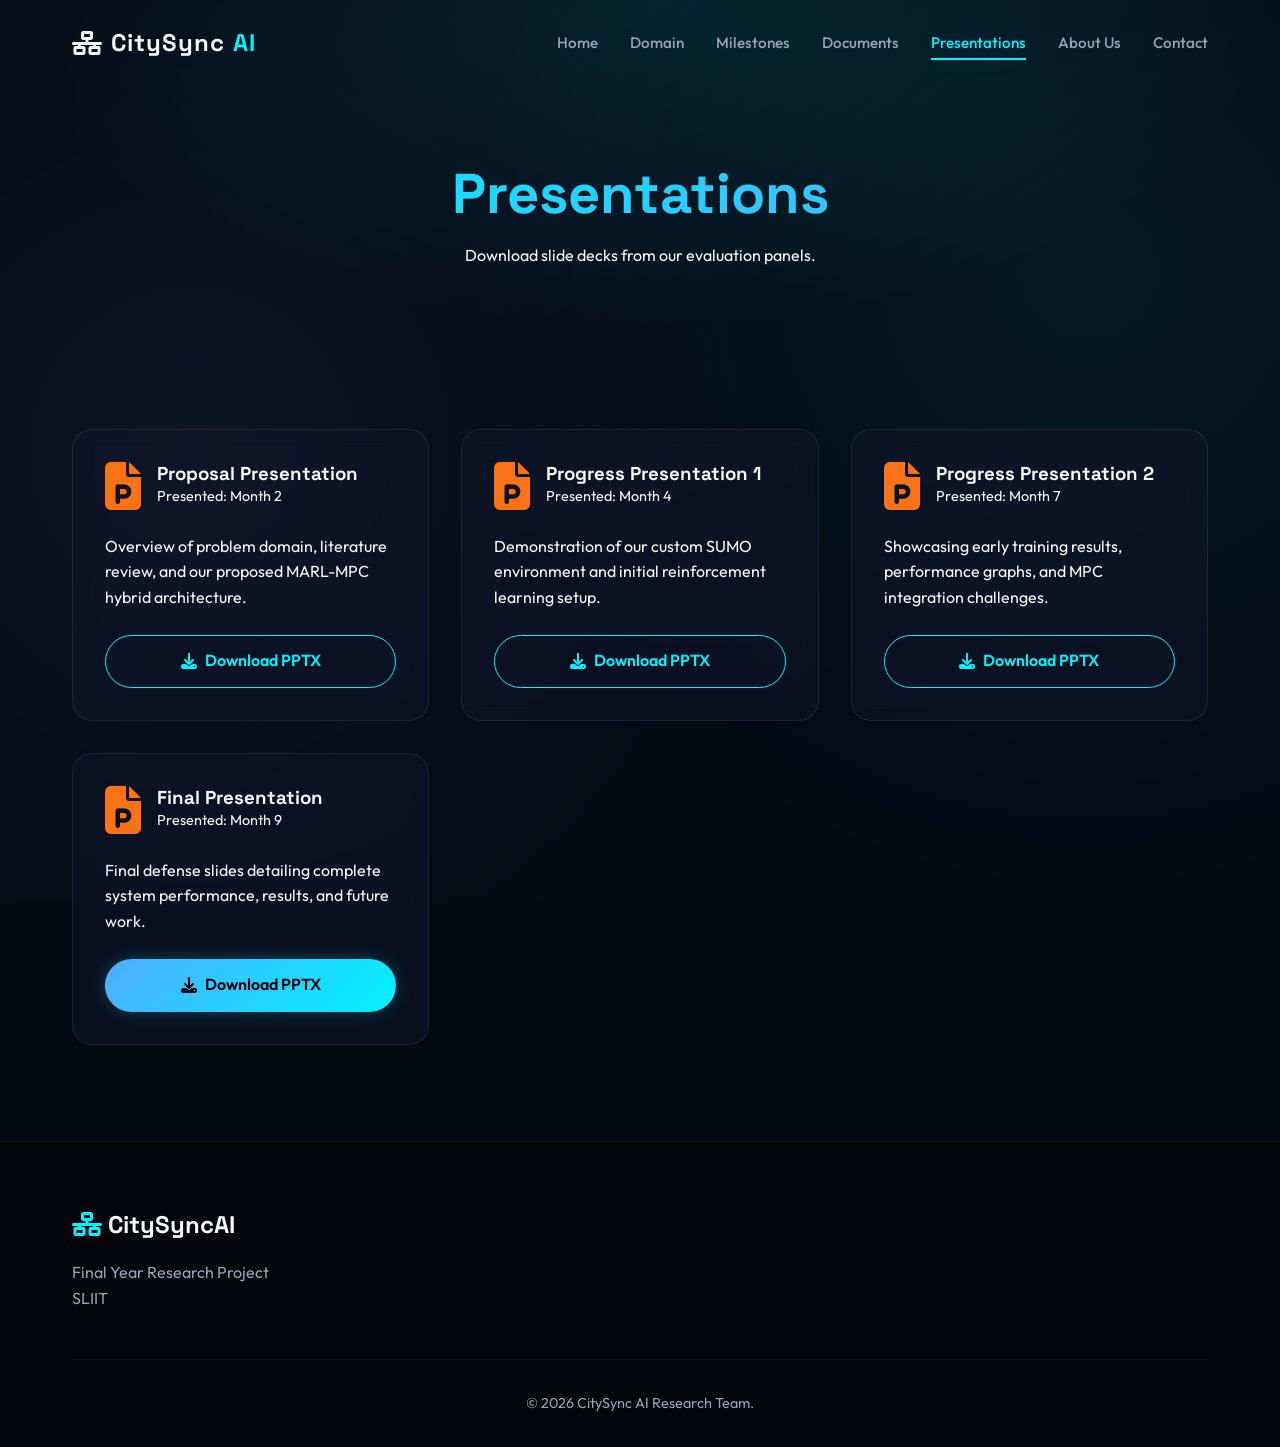
==== presentations.html @ d3de94b4 "Research website" ====
<!DOCTYPE html>
<html lang="en">
<head>
    <meta charset="UTF-8">
    <meta name="viewport" content="width=device-width, initial-scale=1.0">
    <title>Presentations | CitySync AI</title>
    <link href="https://fonts.googleapis.com/css2?family=Outfit:wght@300;400;500;600;700&family=Space+Grotesk:wght@500;700&display=swap" rel="stylesheet">
    <link rel="stylesheet" href="https://cdnjs.cloudflare.com/ajax/libs/font-awesome/6.4.0/css/all.min.css">
    <link rel="stylesheet" href="css/style.css">
</head>
<body>

    <!-- Navigation -->
    <nav class="navbar">
        <div class="container nav-container">
            <a href="index.html" class="logo">
                <i class="fa-solid fa-network-wired"></i>
                CitySync<span>AI</span>
            </a>
            <button class="mobile-menu-btn"><i class="fa-solid fa-bars"></i></button>
            <div class="nav-links">
                <a href="index.html">Home</a>
                <a href="domain.html">Domain</a>
                <a href="milestones.html">Milestones</a>
                <a href="documents.html">Documents</a>
                <a href="presentations.html" class="active">Presentations</a>
                <a href="about.html">About Us</a>
                <a href="contact.html">Contact</a>
            </div>
        </div>
    </nav>

    <header class="page-header">
        <div class="container">
            <h1 class="page-title text-gradient animate-fade-up">Presentations</h1>
            <p class="text-muted animate-fade-up delay-1">Download slide decks from our evaluation panels.</p>
        </div>
    </header>

    <section class="section pt-0">
        <div class="container">
            <div style="display: grid; grid-template-columns: repeat(auto-fit, minmax(300px, 1fr)); gap: 2rem;">
                
                <div class="glass-card animate-on-scroll">
                    <div style="display: flex; align-items: center; gap: 1rem; margin-bottom: 1.5rem;">
                        <i class="fa-solid fa-file-powerpoint fa-3x" style="color: #f97316;"></i>
                        <div>
                            <h3>Proposal Presentation</h3>
                            <p class="text-muted" style="font-size: 0.9rem;">Presented: Month 2</p>
                        </div>
                    </div>
                    <p class="mb-3">Overview of problem domain, literature review, and our proposed MARL-MPC hybrid architecture.</p>
                    <!-- UPDATE LINK HERE -->
                    <a href="files/Proposal%20Presentation_25-26J-523.pptx" download class="btn btn-outline" style="width: 100%;"><i class="fa-solid fa-download"></i> Download PPTX</a>
                </div>

                <div class="glass-card animate-on-scroll delay-1">
                    <div style="display: flex; align-items: center; gap: 1rem; margin-bottom: 1.5rem;">
                        <i class="fa-solid fa-file-powerpoint fa-3x" style="color: #f97316;"></i>
                        <div>
                            <h3>Progress Presentation 1</h3>
                            <p class="text-muted" style="font-size: 0.9rem;">Presented: Month 4</p>
                        </div>
                    </div>
                    <p class="mb-3">Demonstration of our custom SUMO environment and initial reinforcement learning setup.</p>
                    <!-- UPDATE LINK HERE -->
                    <a href="files/PP1_Presentation_25-26J-523.ppt" download class="btn btn-outline" style="width: 100%;"><i class="fa-solid fa-download"></i> Download PPTX</a>
                </div>

                <div class="glass-card animate-on-scroll delay-2">
                    <div style="display: flex; align-items: center; gap: 1rem; margin-bottom: 1.5rem;">
                        <i class="fa-solid fa-file-powerpoint fa-3x" style="color: #f97316;"></i>
                        <div>
                            <h3>Progress Presentation 2</h3>
                            <p class="text-muted" style="font-size: 0.9rem;">Presented: Month 7</p>
                        </div>
                    </div>
                    <p class="mb-3">Showcasing early training results, performance graphs, and MPC integration challenges.</p>
                    <!-- UPDATE LINK HERE -->
                    <a href="files/PP2_Presentation_25-26J-523.ppt" download class="btn btn-outline" style="width: 100%;"><i class="fa-solid fa-download"></i> Download PPTX</a>
                </div>

                <div class="glass-card animate-on-scroll">
                    <div style="display: flex; align-items: center; gap: 1rem; margin-bottom: 1.5rem;">
                        <i class="fa-solid fa-file-powerpoint fa-3x" style="color: #f97316;"></i>
                        <div>
                            <h3>Final Presentation</h3>
                            <p class="text-muted" style="font-size: 0.9rem;">Presented: Month 9</p>
                        </div>
                    </div>
                    <p class="mb-3">Final defense slides detailing complete system performance, results, and future work.</p>
                    <!-- UPDATE LINK HERE -->
                    <a href="#" class="btn btn-primary" style="width: 100%;"><i class="fa-solid fa-download"></i> Download PPTX</a>
                </div>

            </div>
        </div>
    </section>

    <!-- Footer -->
    <footer class="footer">
        <div class="container">
            <div class="footer-content">
                <div>
                    <a href="index.html" class="footer-logo">
                        <i class="fa-solid fa-network-wired" style="color: var(--primary-cyan);"></i> CitySync<span>AI</span>
                    </a>
                    <p>Final Year Research Project</p>
                    <p>SLIIT</p>
                </div>
            </div>
            <div class="footer-bottom">
                <p>&copy; 2026 CitySync AI Research Team.</p>
            </div>
        </div>
    </footer>
    <script src="js/main.js"></script>
</body>
</html>
---- css/style.css ----
@import url('https://fonts.googleapis.com/css2?family=Outfit:wght@300;400;500;600;700;800&family=Space+Grotesk:wght@500;700&display=swap');

:root {
  --bg-dark: #050914;
  --bg-darker: #02040a;
  --bg-card: rgba(15, 23, 42, 0.6);
  --bg-card-hover: rgba(30, 41, 59, 0.8);
  
  --primary-cyan: #00f2fe;
  --primary-blue: #4facfe;
  --accent-purple: #8b5cf6;
  
  --text-main: #f8fafc;
  --text-muted: #94a3b8;
  
  --glass-border: rgba(255, 255, 255, 0.08);
  --glass-border-hover: rgba(0, 242, 254, 0.3);
  
  --shadow-neon: 0 0 20px rgba(0, 242, 254, 0.2);
  --shadow-neon-strong: 0 0 30px rgba(0, 242, 254, 0.4);
}

* {
  margin: 0;
  padding: 0;
  box-sizing: border-box;
}

html {
  scroll-behavior: smooth;
}

body {
  font-family: 'Outfit', sans-serif;
  background-color: var(--bg-dark);
  color: var(--text-main);
  line-height: 1.6;
  overflow-x: hidden;
  background-image: 
    radial-gradient(circle at 15% 50%, rgba(79, 172, 254, 0.08) 0%, transparent 50%),
    radial-gradient(circle at 85% 30%, rgba(0, 242, 254, 0.08) 0%, transparent 50%);
  background-attachment: fixed;
}

h1, h2, h3, h4, h5, h6 {
  font-family: 'Space Grotesk', sans-serif;
  font-weight: 700;
  line-height: 1.2;
}

a {
  color: inherit;
  text-decoration: none;
  transition: all 0.3s ease;
}

ul {
  list-style: none;
}

/* Typography Utilities */
.text-gradient {
  background: linear-gradient(135deg, var(--primary-cyan), var(--primary-blue));
  -webkit-background-clip: text;
  -webkit-text-fill-color: transparent;
  background-clip: text;
}

.text-center { text-align: center; }
.mb-1 { margin-bottom: 0.5rem; }
.mb-2 { margin-bottom: 1rem; }
.mb-3 { margin-bottom: 1.5rem; }
.mb-4 { margin-bottom: 2rem; }
.mb-5 { margin-bottom: 3rem; }

/* Layout Utilities */
.container {
  width: 100%;
  max-width: 1200px;
  margin: 0 auto;
  padding: 0 2rem;
}

.section {
  padding: 6rem 0;
}

/* Navigation */
.navbar {
  position: fixed;
  top: 0;
  left: 0;
  width: 100%;
  z-index: 1000;
  padding: 1.5rem 0;
  transition: all 0.4s ease;
}

.navbar.scrolled {
  padding: 1rem 0;
  background: rgba(5, 9, 20, 0.85);
  backdrop-filter: blur(12px);
  -webkit-backdrop-filter: blur(12px);
  border-bottom: 1px solid var(--glass-border);
  box-shadow: 0 4px 30px rgba(0, 0, 0, 0.3);
}

.nav-container {
  display: flex;
  justify-content: space-between;
  align-items: center;
}

.logo {
  font-family: 'Space Grotesk', sans-serif;
  font-size: 1.5rem;
  font-weight: 700;
  display: flex;
  align-items: center;
  gap: 0.5rem;
  letter-spacing: 1px;
}

.logo span {
  color: var(--primary-cyan);
}

.nav-links {
  display: flex;
  gap: 2rem;
}

.nav-links a {
  font-size: 0.95rem;
  font-weight: 500;
  color: var(--text-muted);
  position: relative;
}

.nav-links a:hover,
.nav-links a.active {
  color: var(--primary-cyan);
}

.nav-links a::after {
  content: '';
  position: absolute;
  bottom: -5px;
  left: 0;
  width: 0;
  height: 2px;
  background: var(--primary-cyan);
  transition: width 0.3s ease;
  box-shadow: var(--shadow-neon);
}

.nav-links a:hover::after,
.nav-links a.active::after {
  width: 100%;
}

.mobile-menu-btn {
  display: none;
  background: none;
  border: none;
  color: var(--text-main);
  font-size: 1.5rem;
  cursor: pointer;
}

/* Buttons */
.btn {
  display: inline-flex;
  align-items: center;
  justify-content: center;
  padding: 0.8rem 2rem;
  border-radius: 50px;
  font-weight: 600;
  font-size: 1rem;
  cursor: pointer;
  transition: all 0.3s ease;
  border: 1px solid transparent;
  gap: 0.5rem;
}

.btn-primary {
  background: linear-gradient(135deg, var(--primary-blue), var(--primary-cyan));
  color: var(--bg-darker);
  box-shadow: var(--shadow-neon);
}

.btn-primary:hover {
  transform: translateY(-2px);
  box-shadow: var(--shadow-neon-strong);
}

.btn-outline {
  background: transparent;
  border-color: var(--primary-cyan);
  color: var(--primary-cyan);
}

.btn-outline:hover {
  background: rgba(0, 242, 254, 0.1);
  box-shadow: var(--shadow-neon);
  transform: translateY(-2px);
}

/* Glass Cards */
.glass-card {
  background: var(--bg-card);
  backdrop-filter: blur(10px);
  -webkit-backdrop-filter: blur(10px);
  border: 1px solid var(--glass-border);
  border-radius: 20px;
  padding: 2rem;
  transition: all 0.3s ease;
}

.glass-card:hover {
  background: var(--bg-card-hover);
  border-color: var(--glass-border-hover);
  transform: translateY(-5px);
  box-shadow: 0 10px 30px rgba(0, 0, 0, 0.5);
}

/* Animations */
@keyframes fadeInUp {
  from { opacity: 0; transform: translateY(30px); }
  to { opacity: 1; transform: translateY(0); }
}

@keyframes float {
  0% { transform: translateY(0px); }
  50% { transform: translateY(-15px); }
  100% { transform: translateY(0px); }
}

@keyframes pulseGlow {
  0% { box-shadow: 0 0 10px rgba(0, 242, 254, 0.2); }
  50% { box-shadow: 0 0 25px rgba(0, 242, 254, 0.5); }
  100% { box-shadow: 0 0 10px rgba(0, 242, 254, 0.2); }
}

.animate-fade-up {
  animation: fadeInUp 0.8s ease backwards;
}

.delay-1 { animation-delay: 0.2s; }
.delay-2 { animation-delay: 0.4s; }
.delay-3 { animation-delay: 0.6s; }

.floating {
  animation: float 6s ease-in-out infinite;
}

/* Hero Section */
.hero {
  min-height: 100vh;
  display: flex;
  align-items: center;
  position: relative;
  padding-top: 80px;
}

.hero-content {
  max-width: 800px;
  margin: 0 auto;
  text-align: center;
  position: relative;
  z-index: 2;
}

.hero h1 {
  font-size: clamp(2.5rem, 5vw, 4.5rem);
  margin-bottom: 1.5rem;
}

.hero p {
  font-size: clamp(1rem, 2vw, 1.25rem);
  color: var(--text-muted);
  margin-bottom: 2.5rem;
  max-width: 700px;
  margin-inline: auto;
}

.hero-bg {
  position: absolute;
  top: 0;
  left: 0;
  width: 100%;
  height: 100%;
  overflow: hidden;
  z-index: 0;
}

.hero-grid {
  position: absolute;
  bottom: -50%;
  left: -50%;
  width: 200%;
  height: 200%;
  background-image: 
    linear-gradient(rgba(0, 242, 254, 0.1) 1px, transparent 1px),
    linear-gradient(90deg, rgba(0, 242, 254, 0.1) 1px, transparent 1px);
  background-size: 50px 50px;
  transform: perspective(500px) rotateX(60deg);
  animation: gridMove 20s linear infinite;
}

@keyframes gridMove {
  0% { transform: perspective(500px) rotateX(60deg) translateY(0); }
  100% { transform: perspective(500px) rotateX(60deg) translateY(50px); }
}

/* Page Headers */
.page-header {
  padding: 10rem 0 4rem;
  text-align: center;
  position: relative;
}

.page-header::before {
  content: '';
  position: absolute;
  top: 0;
  left: 50%;
  transform: translateX(-50%);
  width: 100vw;
  height: 100%;
  background: radial-gradient(ellipse at top, rgba(0, 242, 254, 0.1) 0%, transparent 70%);
  z-index: -1;
}

.page-title {
  font-size: 3.5rem;
  margin-bottom: 1rem;
}

/* Section Titles */
.section-title {
  font-size: 2.5rem;
  text-align: center;
  margin-bottom: 3rem;
  position: relative;
  display: inline-block;
  left: 50%;
  transform: translateX(-50%);
}

.section-title::after {
  content: '';
  position: absolute;
  bottom: -10px;
  left: 50%;
  transform: translateX(-50%);
  width: 60px;
  height: 3px;
  background: linear-gradient(90deg, var(--primary-cyan), transparent);
  border-radius: 2px;
}

/* Footer */
.footer {
  background: var(--bg-darker);
  padding: 4rem 0 2rem;
  border-top: 1px solid var(--glass-border);
}

.footer-content {
  display: grid;
  grid-template-columns: repeat(auto-fit, minmax(250px, 1fr));
  gap: 3rem;
  margin-bottom: 3rem;
}

.footer-logo {
  font-size: 1.5rem;
  font-family: 'Space Grotesk', sans-serif;
  font-weight: 700;
  margin-bottom: 1rem;
  display: block;
}

.footer p {
  color: var(--text-muted);
}

.footer-links h4 {
  margin-bottom: 1.5rem;
  font-size: 1.2rem;
}

.footer-links ul li {
  margin-bottom: 0.8rem;
}

.footer-links a {
  color: var(--text-muted);
}

.footer-links a:hover {
  color: var(--primary-cyan);
  padding-left: 5px;
}

.footer-bottom {
  text-align: center;
  padding-top: 2rem;
  border-top: 1px solid rgba(255, 255, 255, 0.05);
  color: var(--text-muted);
  font-size: 0.9rem;
}

/* Responsive */
@media (max-width: 768px) {
  .nav-links {
    position: fixed;
    top: 0;
    right: -100%;
    width: 250px;
    height: 100vh;
    background: rgba(5, 9, 20, 0.95);
    backdrop-filter: blur(15px);
    flex-direction: column;
    align-items: center;
    justify-content: center;
    transition: right 0.4s ease;
    border-left: 1px solid var(--glass-border);
  }

  .nav-links.active {
    right: 0;
  }

  .mobile-menu-btn {
    display: block;
    z-index: 1001;
  }

  .hero h1 {
    font-size: 2.5rem;
  }
}
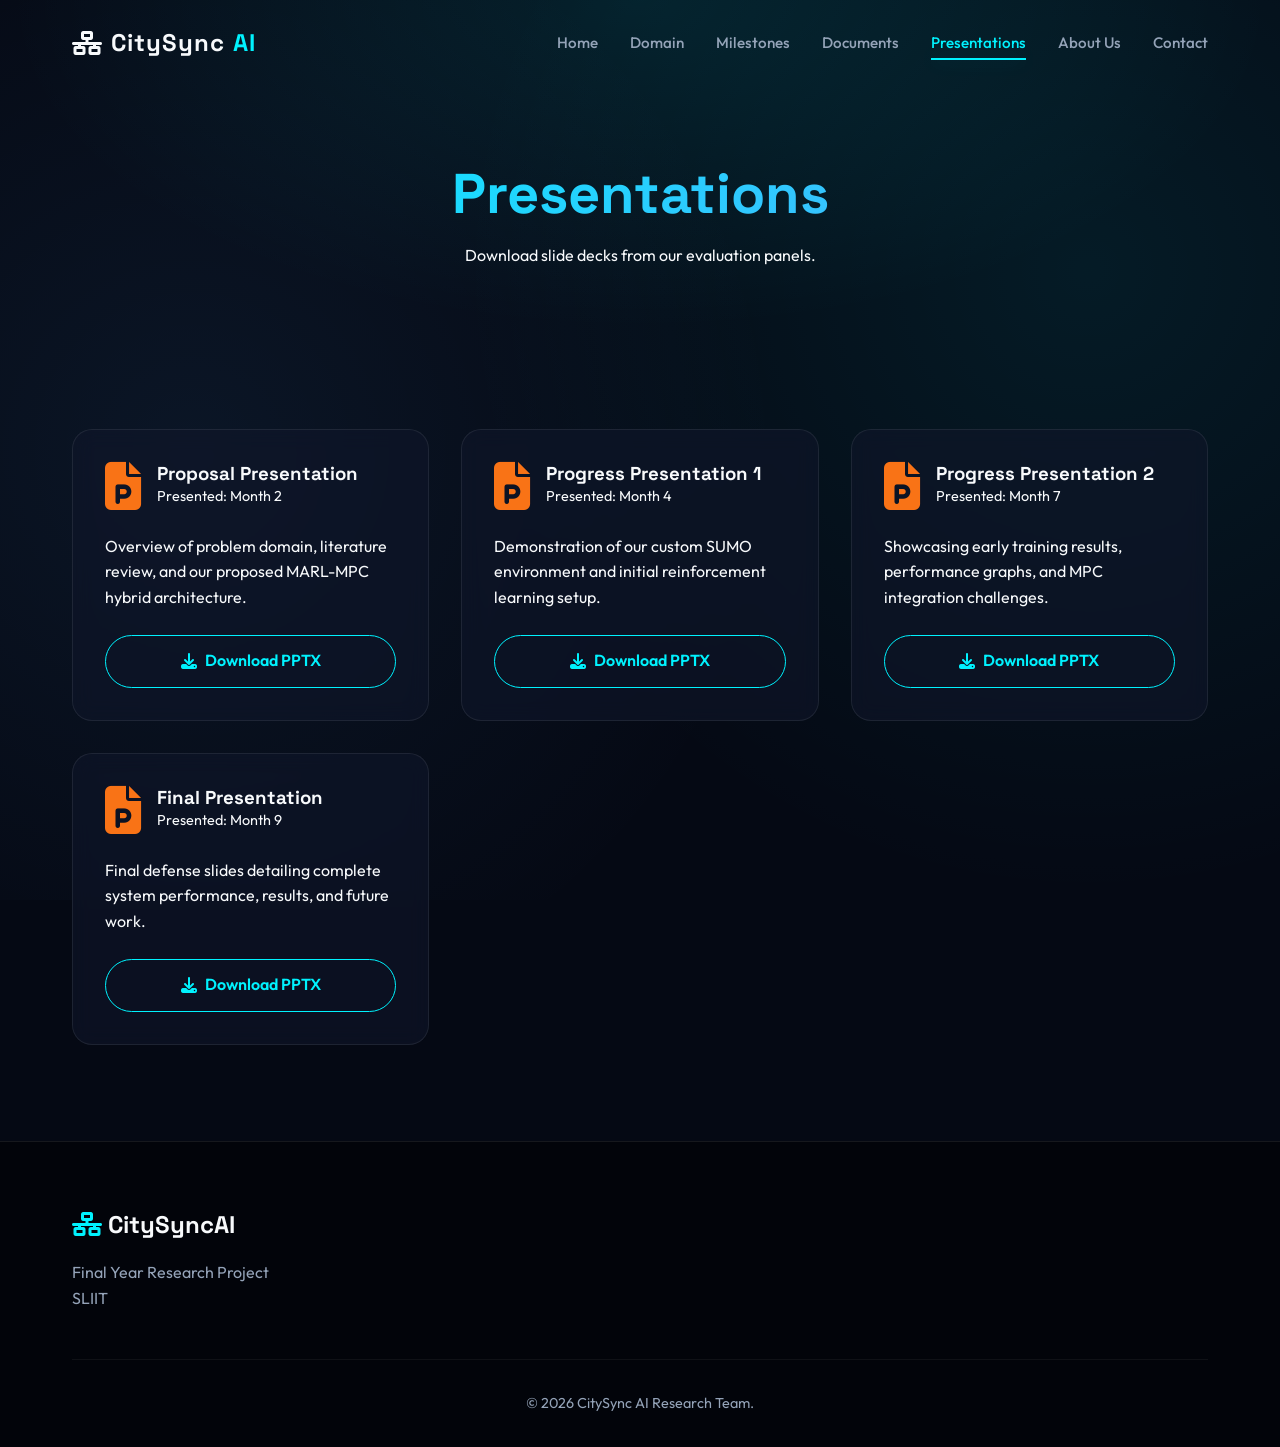
==== commit 2d71aa87: "add final presentation" ====
--- a/presentations.html
+++ b/presentations.html
@@ -90,7 +90,7 @@
                     </div>
                     <p class="mb-3">Final defense slides detailing complete system performance, results, and future work.</p>
                     <!-- UPDATE LINK HERE -->
-                    <a href="#" class="btn btn-primary" style="width: 100%;"><i class="fa-solid fa-download"></i> Download PPTX</a>
+                    <a href="files/Final_Presentation_25-26J-523%20.ppt" download class="btn btn-outline" style="width: 100%;"><i class="fa-solid fa-download"></i> Download PPTX</a>
                 </div>
 
             </div>
